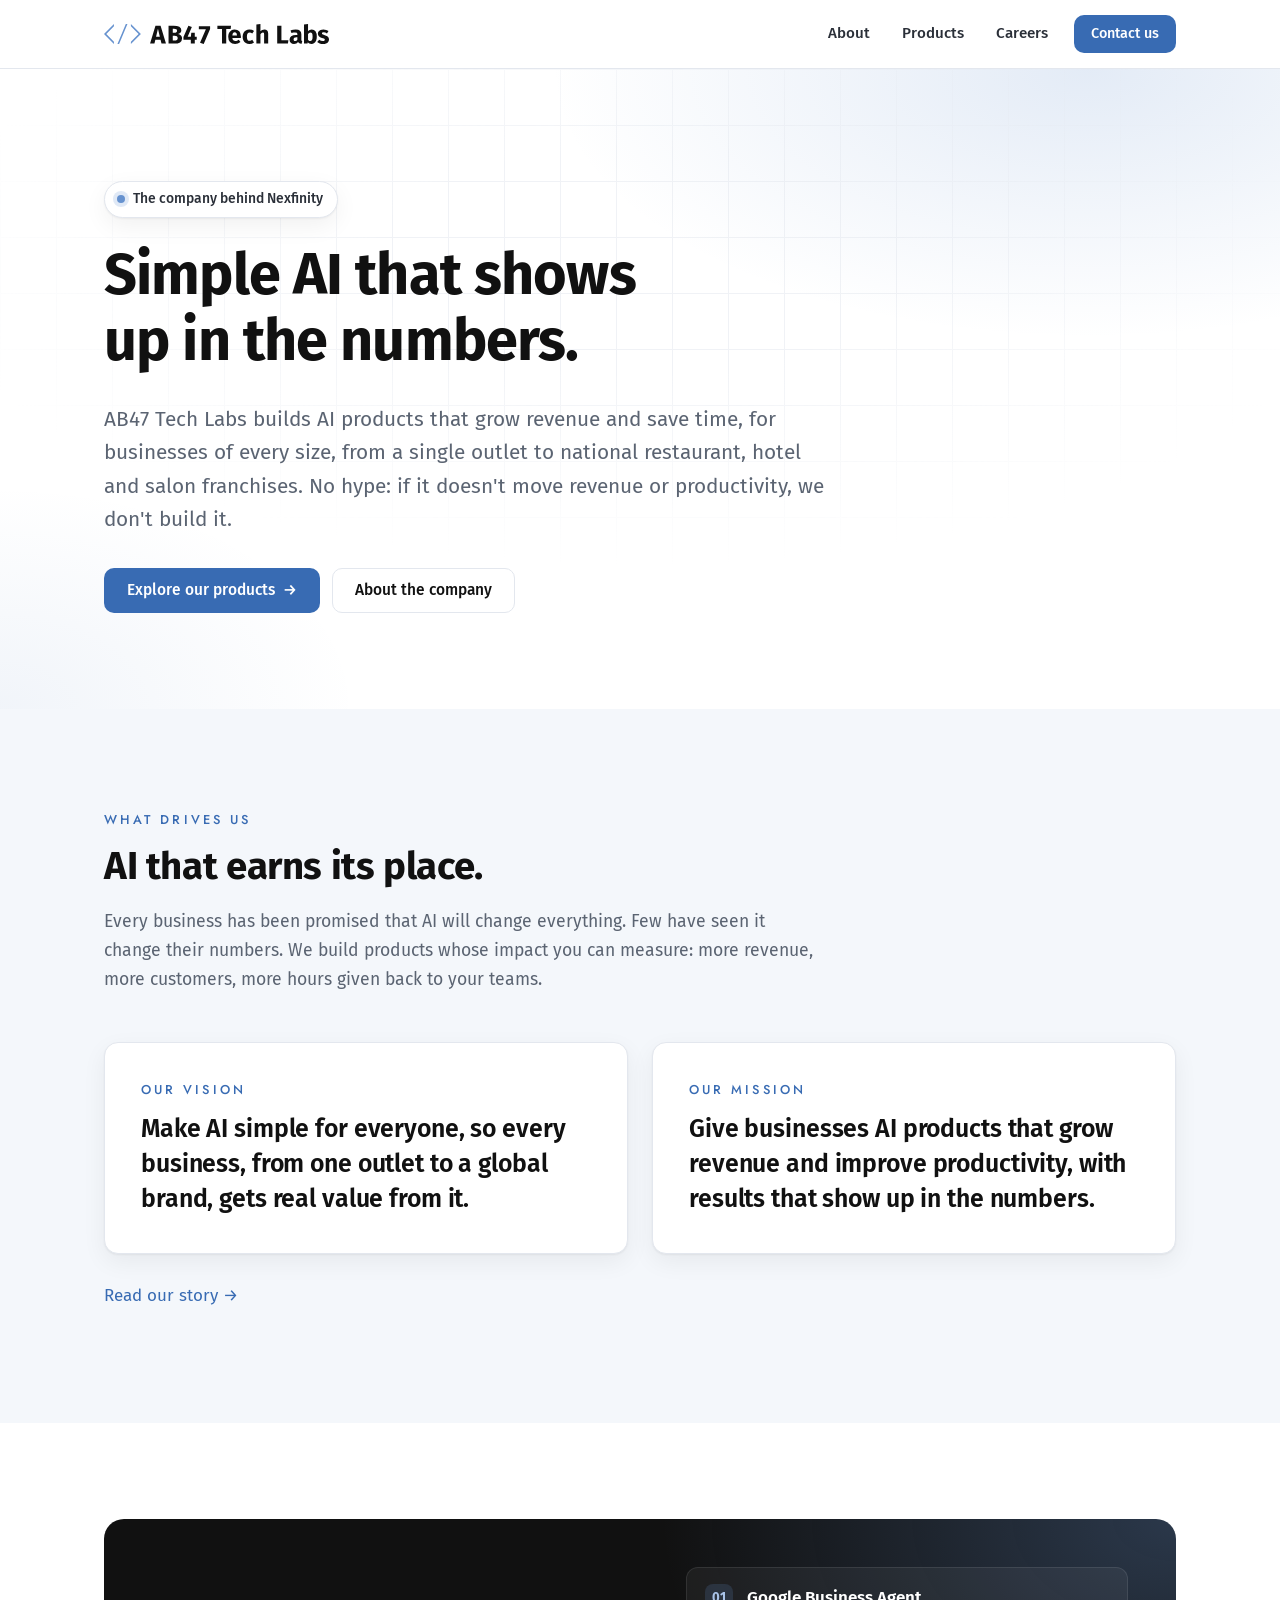
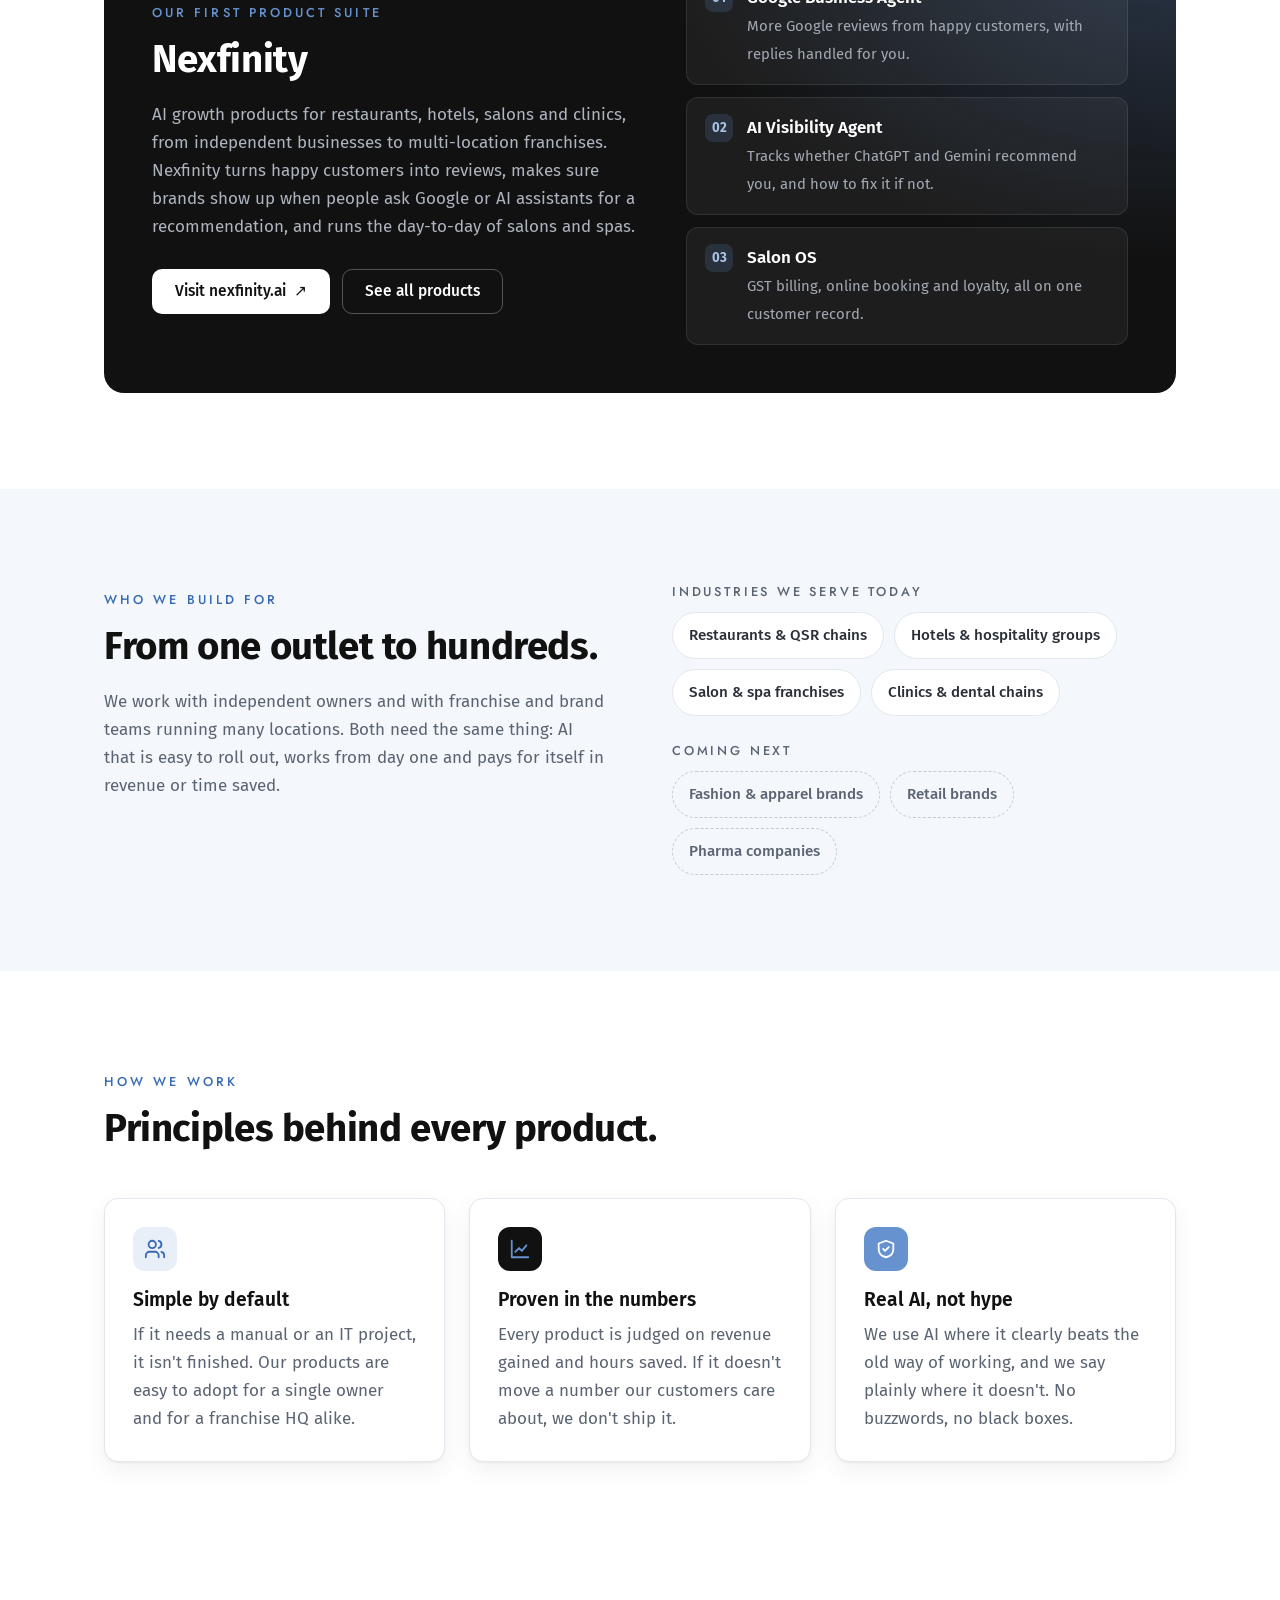
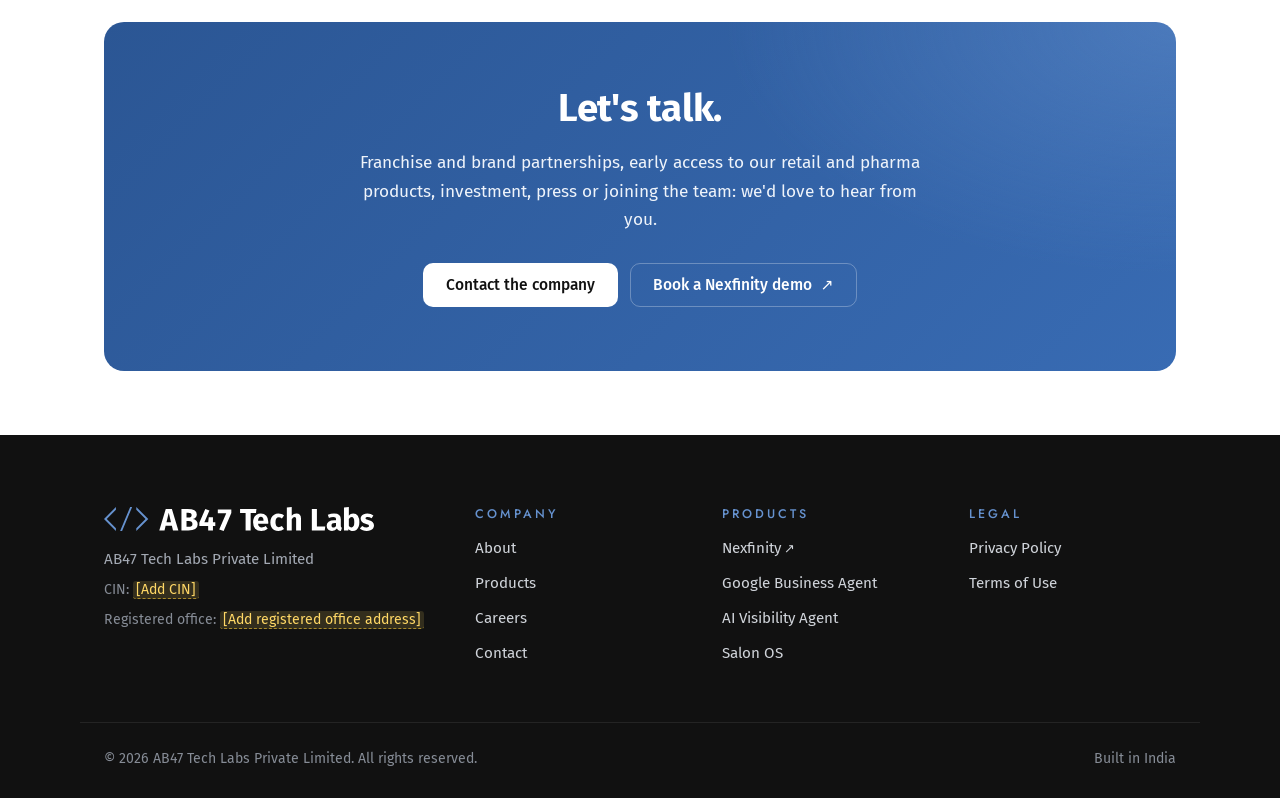
==== index.html @ 83578811 "Initial commit: AB47 Tech Labs website Static corporate site (7 pages + 404) using the new AB47 bran" ====
<!doctype html>
<html lang="en">
<head>
  <meta charset="utf-8">
  <meta name="viewport" content="width=device-width, initial-scale=1">
  <title>AB47 Tech Labs — Simple AI that shows up in the numbers</title>
  <meta name="description" content="AB47 Tech Labs Private Limited builds simple AI products that grow revenue and save time for businesses of every size, from independent outlets to large restaurant, hotel, salon and retail franchises. The company behind Nexfinity.">
  <link rel="canonical" href="https://ab47techlabs.com/">
  <meta property="og:type" content="website">
  <meta property="og:site_name" content="AB47 Tech Labs">
  <meta property="og:title" content="AB47 Tech Labs — Simple AI that shows up in the numbers">
  <meta property="og:description" content="AI products that grow revenue and save time, for businesses from a single outlet to national franchises and brands.">
  <meta property="og:url" content="https://ab47techlabs.com/">
  <meta property="og:image" content="https://ab47techlabs.com/assets/img/og-image.png">
  <meta property="og:image:width" content="1200">
  <meta property="og:image:height" content="630">
  <meta property="og:image:alt" content="AB47 Tech Labs — AI that pays off">
  <meta name="twitter:card" content="summary_large_image">
  <meta name="theme-color" content="#ffffff">
  <link rel="icon" href="favicon.ico" sizes="48x48">
  <link rel="icon" href="favicon.svg" type="image/svg+xml">
  <link rel="apple-touch-icon" href="apple-touch-icon.png">
  <link rel="manifest" href="site.webmanifest">
  <link rel="preconnect" href="https://fonts.googleapis.com">
  <link rel="preconnect" href="https://fonts.gstatic.com" crossorigin>
  <link href="https://fonts.googleapis.com/css2?family=Fira+Sans:ital,wght@0,400;0,500;0,600;0,700;1,400&family=Jost:wght@500&display=swap" rel="stylesheet">
  <link rel="stylesheet" href="assets/css/styles.css">
  <script type="application/ld+json">
  {
    "@context": "https://schema.org",
    "@type": "Organization",
    "name": "AB47 Tech Labs",
    "legalName": "AB47 Tech Labs Private Limited",
    "url": "https://ab47techlabs.com/",
    "logo": "https://ab47techlabs.com/assets/img/logo.png",
    "brand": { "@type": "Brand", "name": "Nexfinity", "url": "https://nexfinity.ai/" }
  }
  </script>
</head>
<body>
  <a class="skip-link" href="#main">Skip to content</a>

  <header class="site-header">
    <div class="container nav">
      <a class="brand" href="index.html" aria-label="AB47 Tech Labs home">
        <img class="brand-logo" src="assets/img/logo.svg" alt="AB47 Tech Labs" width="225" height="20">
      </a>
      <button class="nav-toggle" type="button" aria-expanded="false" aria-controls="nav-menu" aria-label="Open menu"><span></span></button>
      <nav id="nav-menu" class="nav-menu" aria-label="Main">
        <ul>
          <li><a href="about.html">About</a></li>
          <li><a href="products.html">Products</a></li>
          <li><a href="careers.html">Careers</a></li>
          <li class="nav-cta"><a class="btn btn-primary btn-sm" href="contact.html">Contact us</a></li>
        </ul>
      </nav>
    </div>
  </header>

  <main id="main">
    <!-- Hero -->
    <section class="hero">
      <div class="hero-grid-bg" aria-hidden="true"></div>
      <div class="container">
        <span class="hero-badge"><span class="dot" aria-hidden="true"></span>The company behind Nexfinity</span>
        <h1>Simple AI that shows up in the numbers.</h1>
        <p class="lead">AB47 Tech Labs builds AI products that grow revenue and save time, for businesses of every size, from a single outlet to national restaurant, hotel and salon franchises. No hype: if it doesn't move revenue or productivity, we don't build it.</p>
        <div class="btn-row">
          <a class="btn btn-primary" href="products.html">Explore our products <span class="arrow" aria-hidden="true">→</span></a>
          <a class="btn btn-secondary" href="about.html">About the company</a>
        </div>
      </div>
    </section>

    <!-- Vision & mission -->
    <section class="section section-alt">
      <div class="container">
        <div class="section-head">
          <span class="eyebrow">What drives us</span>
          <h2>AI that earns its place.</h2>
          <p>Every business has been promised that AI will change everything. Few have seen it change their numbers. We build products whose impact you can measure: more revenue, more customers, more hours given back to your teams.</p>
        </div>
        <div class="statement">
          <div class="card">
            <div class="label">Our vision</div>
            <blockquote>Make AI simple for everyone, so every business, from one outlet to a global brand, gets real value from it.</blockquote>
          </div>
          <div class="card">
            <div class="label">Our mission</div>
            <blockquote>Give businesses AI products that grow revenue and improve productivity, with results that show up in the numbers.</blockquote>
          </div>
        </div>
        <p class="mt-0" style="margin-top:28px"><a href="about.html">Read our story <span aria-hidden="true">→</span></a></p>
      </div>
    </section>

    <!-- Nexfinity -->
    <section class="section">
      <div class="container">
        <div class="brand-band">
          <div>
            <span class="eyebrow">Our first product suite</span>
            <h2>Nexfinity</h2>
            <p>AI growth products for restaurants, hotels, salons and clinics, from independent businesses to multi-location franchises. Nexfinity turns happy customers into reviews, makes sure brands show up when people ask Google or AI assistants for a recommendation, and runs the day-to-day of salons and spas.</p>
            <div class="btn-row" style="margin-top:28px">
              <a class="btn btn-light" href="https://nexfinity.ai/" rel="noopener">Visit nexfinity.ai <span class="arrow" aria-hidden="true">↗</span></a>
              <a class="btn btn-ghost-light" href="products.html">See all products</a>
            </div>
          </div>
          <div class="mini-list">
            <div class="mini">
              <span class="num">01</span>
              <div><strong>Google Business Agent</strong><span>More Google reviews from happy customers, with replies handled for you.</span></div>
            </div>
            <div class="mini">
              <span class="num">02</span>
              <div><strong>AI Visibility Agent</strong><span>Tracks whether ChatGPT and Gemini recommend you, and how to fix it if not.</span></div>
            </div>
            <div class="mini">
              <span class="num">03</span>
              <div><strong>Salon OS</strong><span>GST billing, online booking and loyalty, all on one customer record.</span></div>
            </div>
          </div>
        </div>
      </div>
    </section>

    <!-- Who we serve -->
    <section class="section section-alt">
      <div class="container split">
        <div>
          <span class="eyebrow">Who we build for</span>
          <h2>From one outlet to hundreds.</h2>
          <p class="muted">We work with independent owners and with franchise and brand teams running many locations. Both need the same thing: AI that is easy to roll out, works from day one and pays for itself in revenue or time saved.</p>
        </div>
        <div>
          <h3 class="chip-group-title">Industries we serve today</h3>
          <div class="chips" aria-label="Industries we serve today">
            <span class="chip">Restaurants &amp; QSR chains</span>
            <span class="chip">Hotels &amp; hospitality groups</span>
            <span class="chip">Salon &amp; spa franchises</span>
            <span class="chip">Clinics &amp; dental chains</span>
          </div>
          <h3 class="chip-group-title">Coming next</h3>
          <div class="chips" aria-label="Industries coming next">
            <span class="chip chip-soon">Fashion &amp; apparel brands</span>
            <span class="chip chip-soon">Retail brands</span>
            <span class="chip chip-soon">Pharma companies</span>
          </div>
        </div>
      </div>
    </section>

    <!-- Principles -->
    <section class="section">
      <div class="container">
        <div class="section-head">
          <span class="eyebrow">How we work</span>
          <h2>Principles behind every product.</h2>
        </div>
        <div class="grid grid-3">
          <div class="card">
            <div class="icon-chip"><svg viewBox="0 0 24 24" fill="none" stroke="currentColor" stroke-width="2" stroke-linecap="round" stroke-linejoin="round" aria-hidden="true"><path d="M16 21v-2a4 4 0 0 0-4-4H6a4 4 0 0 0-4 4v2"/><circle cx="9" cy="7" r="4"/><path d="M22 21v-2a4 4 0 0 0-3-3.87M16 3.13a4 4 0 0 1 0 7.75"/></svg></div>
            <h3>Simple by default</h3>
            <p>If it needs a manual or an IT project, it isn't finished. Our products are easy to adopt for a single owner and for a franchise HQ alike.</p>
          </div>
          <div class="card">
            <div class="icon-chip green"><svg viewBox="0 0 24 24" fill="none" stroke="currentColor" stroke-width="2" stroke-linecap="round" stroke-linejoin="round" aria-hidden="true"><path d="M3 3v18h18"/><path d="M7 15l4-4 3 3 5-6"/></svg></div>
            <h3>Proven in the numbers</h3>
            <p>Every product is judged on revenue gained and hours saved. If it doesn't move a number our customers care about, we don't ship it.</p>
          </div>
          <div class="card">
            <div class="icon-chip amber"><svg viewBox="0 0 24 24" fill="none" stroke="currentColor" stroke-width="2" stroke-linecap="round" stroke-linejoin="round" aria-hidden="true"><path d="M12 3l8 3v6c0 5-3.5 8-8 9-4.5-1-8-4-8-9V6z"/><path d="M9 12l2 2 4-4"/></svg></div>
            <h3>Real AI, not hype</h3>
            <p>We use AI where it clearly beats the old way of working, and we say plainly where it doesn't. No buzzwords, no black boxes.</p>
          </div>
        </div>
      </div>
    </section>

    <!-- CTA -->
    <section class="section-sm">
      <div class="container">
        <div class="cta">
          <h2>Let's talk.</h2>
          <p>Franchise and brand partnerships, early access to our retail and pharma products, investment, press or joining the team: we'd love to hear from you.</p>
          <div class="btn-row">
            <a class="btn btn-light" href="contact.html">Contact the company</a>
            <a class="btn btn-ghost-light" href="https://nexfinity.ai/contact" rel="noopener">Book a Nexfinity demo <span class="arrow" aria-hidden="true">↗</span></a>
          </div>
        </div>
      </div>
    </section>
  </main>

  <footer class="site-footer">
    <div class="container footer-grid">
      <div class="footer-brand">
        <a class="brand" href="index.html"><img class="brand-logo" src="assets/img/logo-reverse.svg" alt="AB47 Tech Labs" width="270" height="24"></a>
        <p>AB47 Tech Labs Private Limited</p>
        <p class="legal-line">CIN: <span class="ph">[Add CIN]</span></p>
        <p class="legal-line">Registered office: <span class="ph">[Add registered office address]</span></p>
      </div>
      <div>
        <h4>Company</h4>
        <ul>
          <li><a href="about.html">About</a></li>
          <li><a href="products.html">Products</a></li>
          <li><a href="careers.html">Careers</a></li>
          <li><a href="contact.html">Contact</a></li>
        </ul>
      </div>
      <div>
        <h4>Products</h4>
        <ul>
          <li><a class="ext" href="https://nexfinity.ai/" rel="noopener">Nexfinity</a></li>
          <li><a href="https://nexfinity.ai/google-business-agent" rel="noopener">Google Business Agent</a></li>
          <li><a href="https://nexfinity.ai/ai-visibility-agent" rel="noopener">AI Visibility Agent</a></li>
          <li><a href="https://nexfinity.ai/salon-os" rel="noopener">Salon OS</a></li>
        </ul>
      </div>
      <div>
        <h4>Legal</h4>
        <ul>
          <li><a href="privacy.html">Privacy Policy</a></li>
          <li><a href="terms.html">Terms of Use</a></li>
        </ul>
      </div>
    </div>
    <div class="container footer-bottom">
      <span>© <span id="year">2026</span> AB47 Tech Labs Private Limited. All rights reserved.</span>
      <span>Built in India</span>
    </div>
  </footer>

  <script src="assets/js/main.js" defer></script>
</body>
</html>
---- assets/css/styles.css ----
/* AB47 Tech Labs — corporate site styles */

:root {
  /* Brand palette: see AB47-Tech-Labs-Brand-Kit/brand-guidelines.html */
  --code-blue: #6692cf;   /* logo blue: accents, large text, blue on dark */
  --ink: #111111;         /* headings */
  --ink-2: #2a2f38;       /* body text */
  --muted: #5b6472;       /* Slate: secondary text */
  --line: #e3e7ee;
  --bg: #ffffff;
  --surface: #f4f7fb;
  --surface-2: #eff4fa;   /* Mist */
  --brand: #386bb3;       /* Deep Blue: buttons, links, small blue text */
  --brand-ink: #2d5896;
  --brand-soft: #e8eff9;
  --accent: var(--code-blue);
  --dark: #111111;        /* Ink: footer, dark bands */
  --dark-2: #1c1e22;
  --radius: 14px;
  --radius-sm: 10px;
  --shadow: 0 1px 2px rgba(17, 17, 17, .05), 0 8px 24px rgba(17, 17, 17, .06);
  --container: 1120px;
  --font: "Fira Sans", ui-sans-serif, system-ui, -apple-system, "Segoe UI", Roboto, "Helvetica Neue", Arial, sans-serif;
  --font-label: "Jost", "Futura", "Century Gothic", ui-sans-serif, sans-serif;
}

*, *::before, *::after { box-sizing: border-box; }

html { -webkit-text-size-adjust: 100%; scroll-behavior: smooth; }

body {
  margin: 0;
  font-family: var(--font);
  font-size: 17px;
  line-height: 1.65;
  color: var(--ink-2);
  background: var(--bg);
  -webkit-font-smoothing: antialiased;
}

img, svg { display: block; max-width: 100%; }

a { color: var(--brand); text-decoration: none; }
a:hover { color: var(--brand-ink); text-decoration: underline; text-underline-offset: 3px; }

h1, h2, h3, h4 { color: var(--ink); line-height: 1.15; margin: 0 0 .5em; letter-spacing: -0.01em; }
h1 { font-size: clamp(2.2rem, 5vw, 3.6rem); font-weight: 700; letter-spacing: -0.015em; }
h2 { font-size: clamp(1.7rem, 3.4vw, 2.4rem); font-weight: 700; }
h3 { font-size: 1.2rem; font-weight: 600; letter-spacing: 0; }
p { margin: 0 0 1em; }

.container { width: 100%; max-width: var(--container); margin: 0 auto; padding: 0 24px; }

.skip-link {
  position: absolute; left: -9999px; top: 8px;
  background: var(--ink); color: #fff; padding: 8px 14px; border-radius: 8px; z-index: 100;
}
.skip-link:focus { left: 8px; }

:focus-visible { outline: 3px solid var(--brand); outline-offset: 2px; border-radius: 4px; }

/* ---------- Header ---------- */

.site-header {
  position: sticky; top: 0; z-index: 50;
  background: rgba(255, 255, 255, .88);
  backdrop-filter: saturate(180%) blur(12px);
  -webkit-backdrop-filter: saturate(180%) blur(12px);
  border-bottom: 1px solid var(--line);
}

.nav { display: flex; align-items: center; justify-content: space-between; height: 68px; }

.brand { display: inline-flex; align-items: center; gap: 10px; color: var(--ink); font-weight: 700; font-size: 1.05rem; letter-spacing: -0.01em; }
.brand:hover { color: var(--ink); text-decoration: none; }
.brand-logo { display: block; height: 20px; width: auto; flex: none; }
.footer-brand .brand-logo { height: 24px; }
.brand-logo-stacked { display: block; width: 240px; max-width: 70vw; height: auto; }
@media (max-width: 400px) { .site-header .brand-logo { height: 18px; } }

.nav-menu ul { display: flex; align-items: center; gap: 4px; list-style: none; margin: 0; padding: 0; }
.nav-menu a:not(.btn) {
  display: block; padding: 8px 14px; border-radius: 8px;
  color: var(--ink-2); font-size: .95rem; font-weight: 500;
}
.nav-menu a:not(.btn):hover { background: var(--surface); color: var(--ink); text-decoration: none; }
.nav-menu a[aria-current="page"] { color: var(--brand); }
.nav-menu li.nav-cta { margin-left: 8px; }

.nav-toggle {
  display: none; width: 42px; height: 42px; border: 1px solid var(--line); border-radius: 10px;
  background: #fff; cursor: pointer; align-items: center; justify-content: center;
}
.nav-toggle span, .nav-toggle span::before, .nav-toggle span::after {
  display: block; width: 18px; height: 2px; background: var(--ink); border-radius: 2px; position: relative; transition: transform .2s ease;
}
.nav-toggle span::before, .nav-toggle span::after { content: ""; position: absolute; left: 0; }
.nav-toggle span::before { top: -6px; }
.nav-toggle span::after { top: 6px; }
.nav-toggle[aria-expanded="true"] span { background: transparent; }
.nav-toggle[aria-expanded="true"] span::before { transform: translateY(6px) rotate(45deg); }
.nav-toggle[aria-expanded="true"] span::after { transform: translateY(-6px) rotate(-45deg); }

@media (max-width: 820px) {
  .nav-toggle { display: inline-flex; }
  .nav-menu {
    position: absolute; top: 68px; left: 0; right: 0;
    background: #fff; border-bottom: 1px solid var(--line);
    box-shadow: 0 12px 24px rgba(17, 17, 17, .08);
    display: none;
  }
  .nav-menu.is-open { display: block; }
  .nav-menu ul { flex-direction: column; align-items: stretch; padding: 12px 16px 20px; gap: 2px; }
  .nav-menu a:not(.btn) { padding: 12px 12px; font-size: 1rem; }
  .nav-menu li.nav-cta { margin: 10px 0 0; }
  .nav-menu li.nav-cta .btn { width: 100%; }
}

/* ---------- Buttons ---------- */

.btn {
  display: inline-flex; align-items: center; justify-content: center; gap: 8px;
  padding: 12px 22px; border-radius: 10px; border: 1px solid transparent;
  font: inherit; font-size: .97rem; font-weight: 500; line-height: 1.2;
  cursor: pointer; transition: background .15s ease, border-color .15s ease, color .15s ease, transform .15s ease;
}
.btn:hover { text-decoration: none; transform: translateY(-1px); }
.btn-primary { background: var(--brand); color: #fff; }
.btn-primary:hover { background: var(--brand-ink); color: #fff; }
.btn-secondary { background: #fff; color: var(--ink); border-color: var(--line); }
.btn-secondary:hover { border-color: #c9cfdb; color: var(--ink); }
.btn-light { background: #fff; color: var(--ink); }
.btn-light:hover { background: var(--surface-2); color: var(--ink); }
.btn-ghost-light { color: #fff; border-color: rgba(255, 255, 255, .28); }
.btn-ghost-light:hover { border-color: rgba(255, 255, 255, .6); color: #fff; }
.btn-sm { padding: 9px 16px; font-size: .9rem; }
.btn .arrow { transition: transform .15s ease; }
.btn:hover .arrow { transform: translateX(3px); }

.btn-row { display: flex; flex-wrap: wrap; gap: 12px; }

/* ---------- Sections ---------- */

.section { padding: 96px 0; }
.section-sm { padding: 64px 0; }
.section-alt { background: var(--surface); }
.section-head { max-width: 720px; margin-bottom: 48px; }
.section-head.center { margin-left: auto; margin-right: auto; text-align: center; }
.section-head p { color: var(--muted); font-size: 1.1rem; }

.eyebrow {
  display: inline-block; margin-bottom: 14px;
  font-family: var(--font-label); font-size: .8rem; font-weight: 500; letter-spacing: .24em; text-transform: uppercase;
  color: var(--brand);
}

.lead { font-size: clamp(1.1rem, 1.8vw, 1.3rem); color: var(--muted); line-height: 1.6; }

@media (max-width: 640px) {
  .section { padding: 64px 0; }
  .section-sm { padding: 48px 0; }
  .container { padding: 0 16px; }
  body { font-size: 16px; }
}

/* ---------- Hero ---------- */

.hero { position: relative; overflow: hidden; padding: 112px 0 96px; }
.hero::before {
  content: ""; position: absolute; inset: 0; z-index: -1;
  background:
    radial-gradient(60% 60% at 85% 0%, rgba(102, 146, 207, .18), transparent 70%),
    radial-gradient(40% 50% at 0% 100%, rgba(56, 107, 179, .07), transparent 70%);
}
.hero-grid-bg {
  position: absolute; inset: 0; z-index: -1; opacity: .5;
  background-image: linear-gradient(var(--line) 1px, transparent 1px), linear-gradient(90deg, var(--line) 1px, transparent 1px);
  background-size: 56px 56px;
  -webkit-mask-image: radial-gradient(70% 60% at 50% 30%, #000 30%, transparent 80%);
  mask-image: radial-gradient(70% 60% at 50% 30%, #000 30%, transparent 80%);
}
.hero h1 { max-width: 16ch; }
.hero .lead { max-width: 60ch; margin-bottom: 32px; }
.hero-badge {
  display: inline-flex; align-items: center; gap: 8px; margin-bottom: 24px;
  padding: 6px 14px 6px 8px; border-radius: 999px;
  background: #fff; border: 1px solid var(--line); box-shadow: var(--shadow);
  font-size: .87rem; font-weight: 500; color: var(--ink-2);
}
.hero-badge .dot { width: 8px; height: 8px; border-radius: 50%; background: var(--accent); box-shadow: 0 0 0 4px rgba(102, 146, 207, .2); margin-left: 4px; }

.page-hero { padding: 88px 0 64px; border-bottom: 1px solid var(--line); background: linear-gradient(180deg, var(--surface) 0%, #fff 100%); }
.page-hero h1 { font-size: clamp(2rem, 4.4vw, 3rem); max-width: 20ch; }
.page-hero .lead { max-width: 62ch; margin: 0; }

@media (max-width: 640px) {
  .hero { padding: 72px 0 64px; }
  .page-hero { padding: 56px 0 40px; }
}

/* ---------- Grids & cards ---------- */

.grid { display: grid; gap: 24px; }
.grid-2 { grid-template-columns: repeat(2, minmax(0, 1fr)); }
.grid-3 { grid-template-columns: repeat(3, minmax(0, 1fr)); }
.grid-4 { grid-template-columns: repeat(4, minmax(0, 1fr)); }
@media (max-width: 960px) { .grid-3, .grid-4 { grid-template-columns: repeat(2, minmax(0, 1fr)); } }
@media (max-width: 640px) { .grid-2, .grid-3, .grid-4 { grid-template-columns: 1fr; } }

.card {
  background: #fff; border: 1px solid var(--line); border-radius: var(--radius);
  padding: 28px; box-shadow: var(--shadow);
}
.card p:last-child { margin-bottom: 0; }
.card p { color: var(--muted); }

.icon-chip {
  display: inline-flex; align-items: center; justify-content: center;
  width: 44px; height: 44px; border-radius: 12px; margin-bottom: 18px;
  background: var(--brand-soft); color: var(--brand);
}
.icon-chip svg { width: 22px; height: 22px; }
.icon-chip.green { background: var(--ink); color: var(--code-blue); }
.icon-chip.amber { background: var(--code-blue); color: #fff; }

.product-card { display: flex; flex-direction: column; }
.product-card .tag {
  align-self: flex-start; margin-bottom: 14px; padding: 4px 10px; border-radius: 999px;
  background: var(--surface-2); color: var(--ink-2); font-size: .78rem; font-weight: 600;
}
.product-card .card-link { margin-top: auto; padding-top: 18px; font-weight: 600; display: inline-flex; align-items: center; gap: 6px; }
.product-card ul { margin: 0 0 4px; padding-left: 18px; color: var(--muted); }
.product-card li { margin-bottom: 4px; }

/* ---------- Statement / vision ---------- */

.statement { display: grid; grid-template-columns: 1fr 1fr; gap: 24px; }
@media (max-width: 800px) { .statement { grid-template-columns: 1fr; } }
.statement .card { padding: 36px; }
.statement .label { font-family: var(--font-label); font-size: .8rem; font-weight: 500; letter-spacing: .24em; text-transform: uppercase; color: var(--brand); margin-bottom: 12px; }
.statement blockquote { margin: 0; font-size: clamp(1.25rem, 2.2vw, 1.55rem); line-height: 1.4; color: var(--ink); font-weight: 600; letter-spacing: -0.005em; }

/* ---------- Brand band (Nexfinity) ---------- */

.brand-band {
  display: grid; grid-template-columns: 1.1fr 1fr; gap: 48px; align-items: center;
  padding: 48px; border-radius: 20px; color: #c4c9d1;
  background: radial-gradient(80% 120% at 100% 0%, rgba(102, 146, 207, .3), transparent 60%), var(--dark);
}
.brand-band h2, .brand-band h3 { color: #fff; }
.brand-band p { color: #aeb4be; }
.brand-band .eyebrow { color: var(--code-blue); }
.brand-band .mini-list { display: grid; gap: 12px; }
.brand-band .mini {
  display: flex; gap: 14px; align-items: flex-start;
  padding: 16px 18px; border-radius: 12px;
  background: rgba(255, 255, 255, .05); border: 1px solid rgba(255, 255, 255, .09);
}
.brand-band .mini strong { color: #fff; display: block; font-weight: 600; }
.brand-band .mini span { font-size: .93rem; color: #a3a9b3; }
.brand-band .mini .num { flex: none; width: 28px; height: 28px; border-radius: 8px; display: grid; place-items: center; background: rgba(102, 146, 207, .18); color: #a9c3e8; font-size: .82rem; font-weight: 700; }
@media (max-width: 860px) { .brand-band { grid-template-columns: 1fr; padding: 32px 24px; gap: 32px; } }

/* ---------- Audience chips ---------- */

.chips { display: flex; flex-wrap: wrap; gap: 10px; }
.chip {
  display: inline-flex; align-items: center; gap: 8px;
  padding: 10px 16px; border-radius: 999px; background: #fff; border: 1px solid var(--line);
  font-size: .95rem; font-weight: 500; color: var(--ink-2);
}
.chip svg { width: 18px; height: 18px; color: var(--brand); }
.chip-soon { background: transparent; border-style: dashed; border-color: #c3cad6; color: var(--muted); }
.chip-group-title {
  font-family: var(--font-label); font-size: .8rem; font-weight: 500; letter-spacing: .22em; text-transform: uppercase;
  color: var(--muted); margin: 0 0 12px;
}
.chips + .chip-group-title { margin-top: 28px; }

.roadmap-card { border-style: dashed; box-shadow: none; background: transparent; }
.roadmap-card .tag {
  display: inline-block; margin-bottom: 14px; padding: 4px 10px; border-radius: 999px;
  background: var(--brand-soft); color: var(--brand); font-size: .78rem; font-weight: 600;
}

/* ---------- Split layout ---------- */

.split { display: grid; grid-template-columns: 1fr 1fr; gap: 64px; align-items: start; }
@media (max-width: 860px) { .split { grid-template-columns: 1fr; gap: 32px; } }

/* ---------- Facts table ---------- */

.facts { width: 100%; border-collapse: collapse; font-size: .97rem; }
.facts th, .facts td { text-align: left; padding: 14px 0; border-bottom: 1px solid var(--line); vertical-align: top; }
.facts th { width: 40%; color: var(--muted); font-weight: 500; padding-right: 16px; }
.facts td { color: var(--ink); font-weight: 500; }
.facts tr:last-child th, .facts tr:last-child td { border-bottom: 0; }

/* ---------- People ---------- */

.person { text-align: left; }
.avatar {
  width: 64px; height: 64px; border-radius: 50%; margin-bottom: 16px;
  display: grid; place-items: center; font-weight: 700; font-size: 1.2rem;
  background: var(--brand-soft); color: var(--brand);
}
.person h3 { margin-bottom: 2px; }
.person .role { color: var(--brand); font-size: .92rem; font-weight: 600; margin-bottom: 10px; }

/* ---------- Timeline / steps ---------- */

.steps { counter-reset: step; display: grid; gap: 16px; }
.step { display: flex; gap: 16px; align-items: flex-start; }
.step::before {
  counter-increment: step; content: counter(step);
  flex: none; width: 32px; height: 32px; border-radius: 50%;
  display: grid; place-items: center; background: var(--brand); color: #fff; font-size: .9rem; font-weight: 700;
}
.step p { margin: 4px 0 0; color: var(--muted); }

/* ---------- CTA ---------- */

.cta {
  text-align: center; padding: 64px 32px; border-radius: 20px;
  background: radial-gradient(70% 120% at 100% 0%, rgba(102, 146, 207, .45), transparent 60%), linear-gradient(135deg, #2b5694 0%, var(--brand) 100%); color: #e6eef8;
}
.cta h2 { color: #fff; }
.cta p { max-width: 56ch; margin: 0 auto 28px; color: #eef3fa; font-size: 1.08rem; }
.cta .btn-row { justify-content: center; }
@media (max-width: 640px) { .cta { padding: 44px 20px; } }

/* ---------- Contact ---------- */

.contact-list { display: grid; gap: 16px; }
.contact-item { display: flex; gap: 16px; align-items: flex-start; }
.contact-item .icon-chip { margin: 0; flex: none; }
.contact-item h3 { font-size: 1rem; margin-bottom: 2px; }
.contact-item p { margin: 0; color: var(--muted); }

/* ---------- Prose (legal pages) ---------- */

.prose { max-width: 760px; }
.prose h2 { font-size: 1.4rem; margin-top: 2.2em; }
.prose h2:first-child { margin-top: 0; }
.prose ul { padding-left: 20px; }
.prose li { margin-bottom: 6px; }
.prose .updated { color: var(--muted); font-size: .95rem; }

.notice {
  padding: 14px 18px; border-radius: var(--radius-sm);
  background: #fff8e6; border: 1px solid #f3dca0; color: #6b4e00; font-size: .93rem; margin-bottom: 32px;
}

/* ---------- Placeholder marker ---------- */
/* Anything wrapped in .ph still needs real company details. Search the HTML for class="ph". */

.ph {
  background: #fff4cc; color: #6b4e00;
  border-bottom: 1px dashed #d4a72c; border-radius: 3px; padding: 0 3px;
  font-weight: inherit;
}

/* ---------- Footer ---------- */

.site-footer { background: var(--dark); color: #a3a9b3; padding: 72px 0 28px; margin-top: 0; font-size: .95rem; }
.site-footer a { color: #d0d4da; }
.site-footer a:hover { color: #fff; }
.footer-grid { display: grid; grid-template-columns: 1.6fr 1fr 1fr 1fr; gap: 40px; }
@media (max-width: 860px) { .footer-grid { grid-template-columns: 1fr 1fr; } }
@media (max-width: 520px) { .footer-grid { grid-template-columns: 1fr; gap: 32px; } }
.footer-brand .brand { color: #fff; margin-bottom: 16px; }
.footer-brand p { margin: 0 0 6px; }
.footer-brand .legal-line { font-size: .88rem; color: #868c96; }
.site-footer h4 { color: var(--code-blue); font-family: var(--font-label); font-size: .78rem; font-weight: 500; letter-spacing: .24em; text-transform: uppercase; margin-bottom: 14px; }
.site-footer ul { list-style: none; margin: 0; padding: 0; display: grid; gap: 10px; }
.footer-bottom {
  margin-top: 56px; padding-top: 24px; border-top: 1px solid rgba(255, 255, 255, .08);
  display: flex; flex-wrap: wrap; justify-content: space-between; gap: 12px; font-size: .88rem; color: #868c96;
}
.site-footer .ph { background: rgba(255, 216, 102, .14); color: #ffd866; border-bottom-color: #a88a2a; }

/* ---------- Utilities ---------- */

.muted { color: var(--muted); }
.mt-0 { margin-top: 0; }
.mb-0 { margin-bottom: 0; }
.center { text-align: center; }
.ext::after { content: " ↗"; font-size: .85em; }

@media (prefers-reduced-motion: reduce) {
  html { scroll-behavior: auto; }
  *, *::before, *::after { transition: none !important; }
}
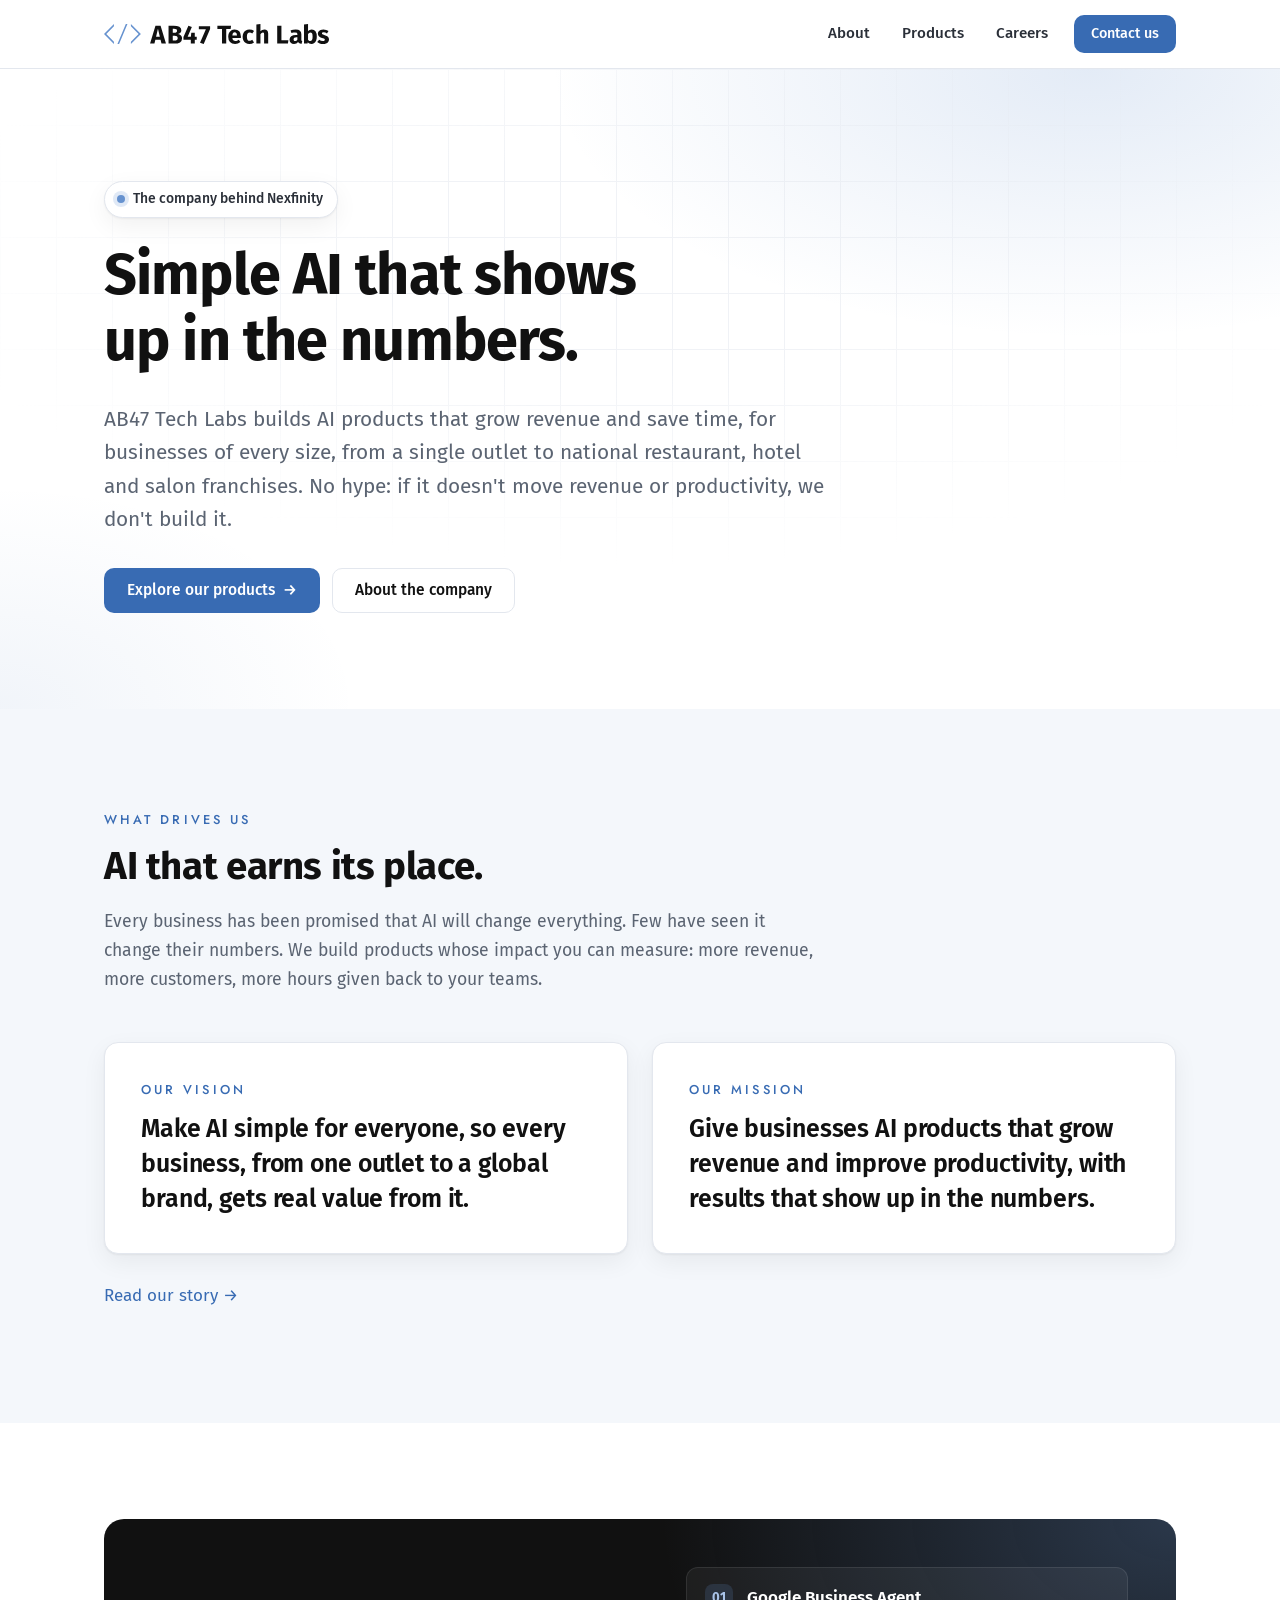
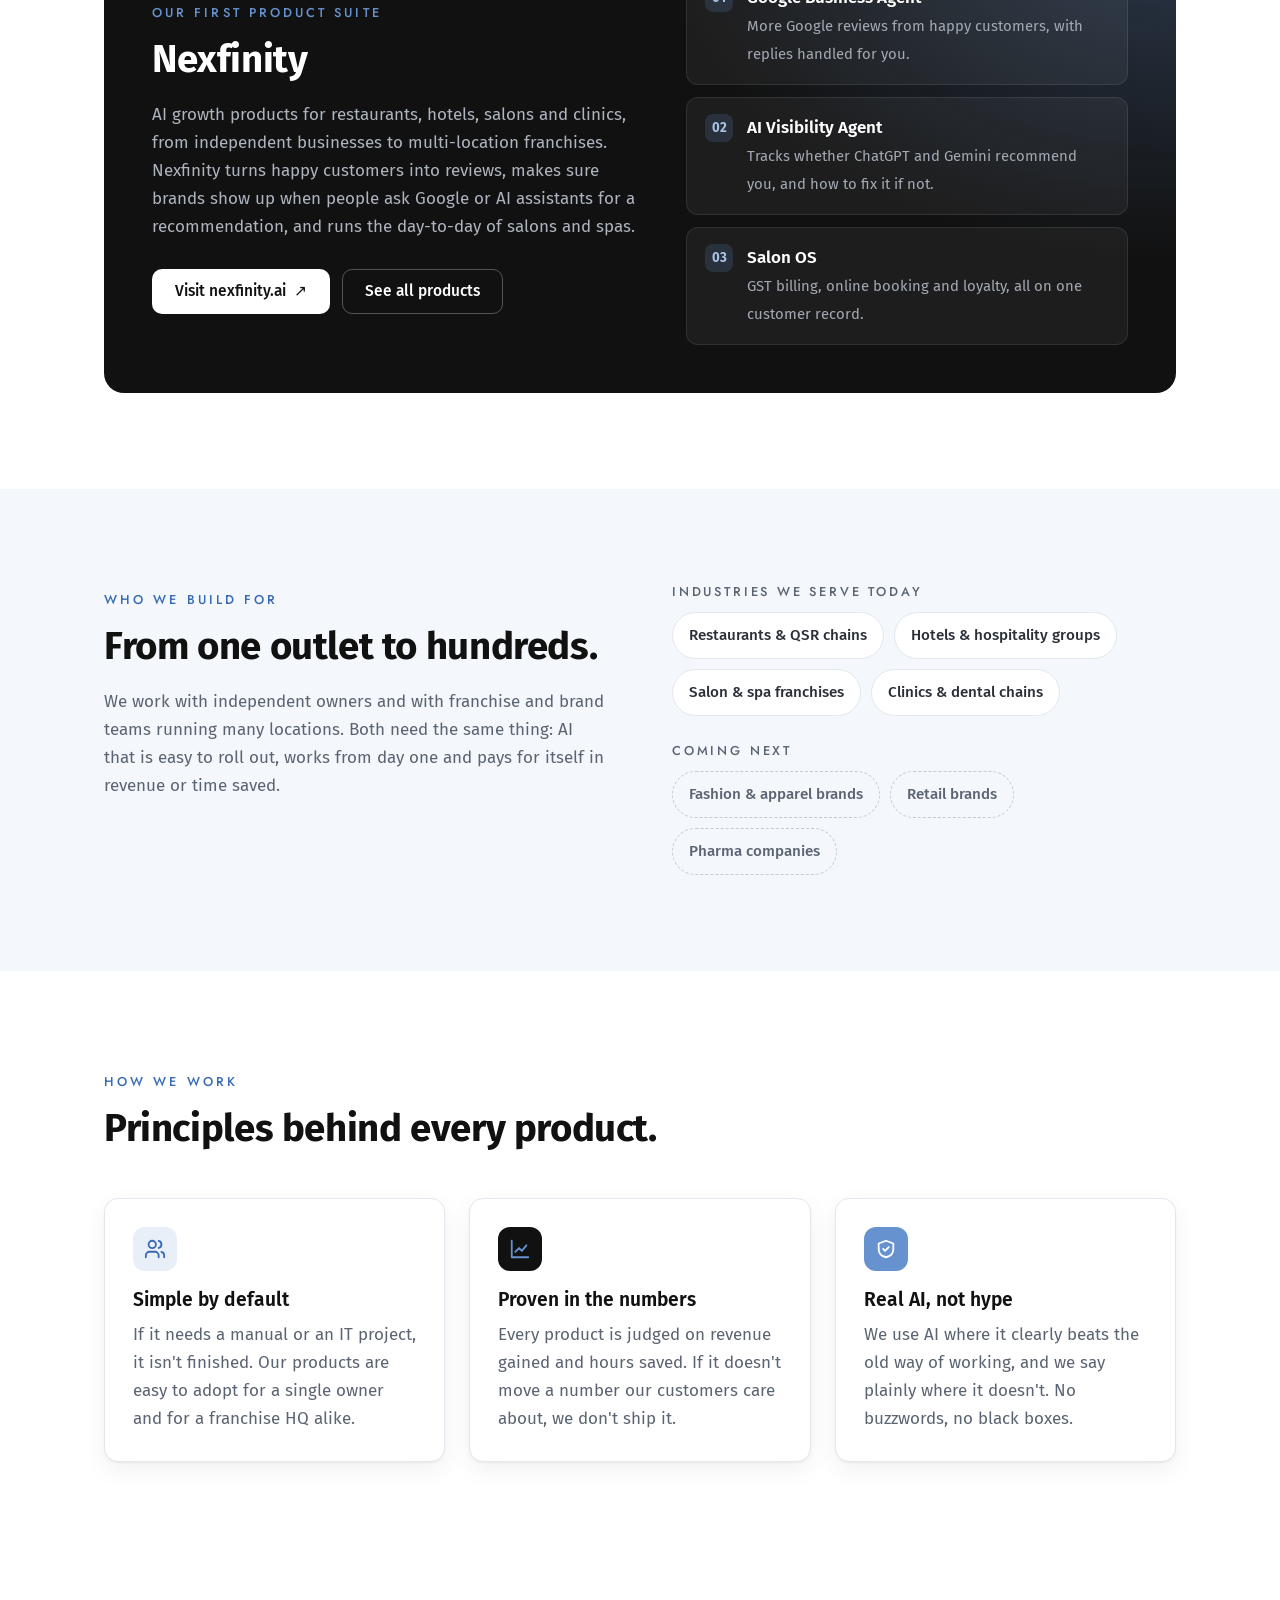
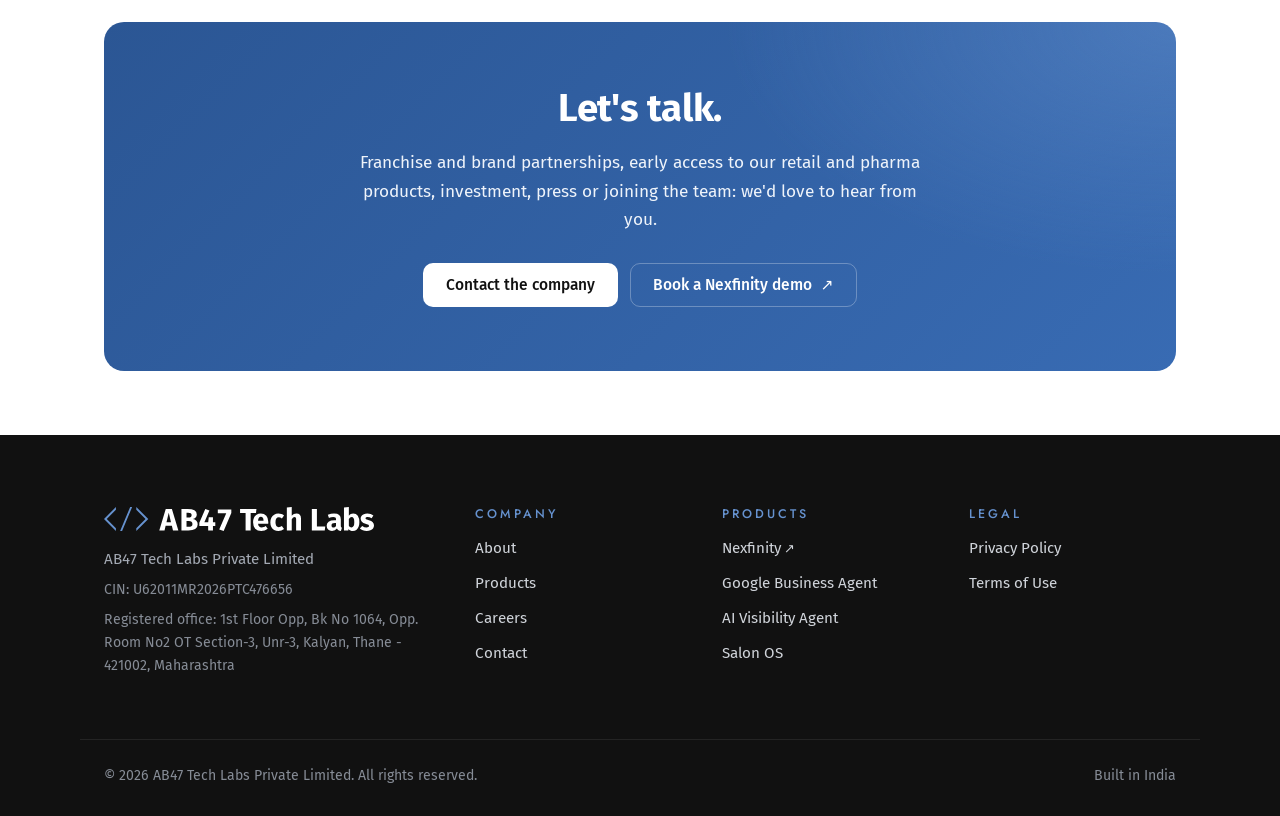
==== commit 9bdfe853: "Add company details and remove leadership section - CIN U62011MR2026PTC476656 and registered office " ====
--- a/index.html
+++ b/index.html
@@ -198,8 +198,8 @@
       <div class="footer-brand">
         <a class="brand" href="index.html"><img class="brand-logo" src="assets/img/logo-reverse.svg" alt="AB47 Tech Labs" width="270" height="24"></a>
         <p>AB47 Tech Labs Private Limited</p>
-        <p class="legal-line">CIN: <span class="ph">[Add CIN]</span></p>
-        <p class="legal-line">Registered office: <span class="ph">[Add registered office address]</span></p>
+        <p class="legal-line">CIN: U62011MR2026PTC476656</p>
+        <p class="legal-line">Registered office: 1st Floor Opp, Bk No 1064, Opp. Room No2 OT Section-3, Unr-3, Kalyan, Thane - 421002, Maharashtra</p>
       </div>
       <div>
         <h4>Company</h4>
